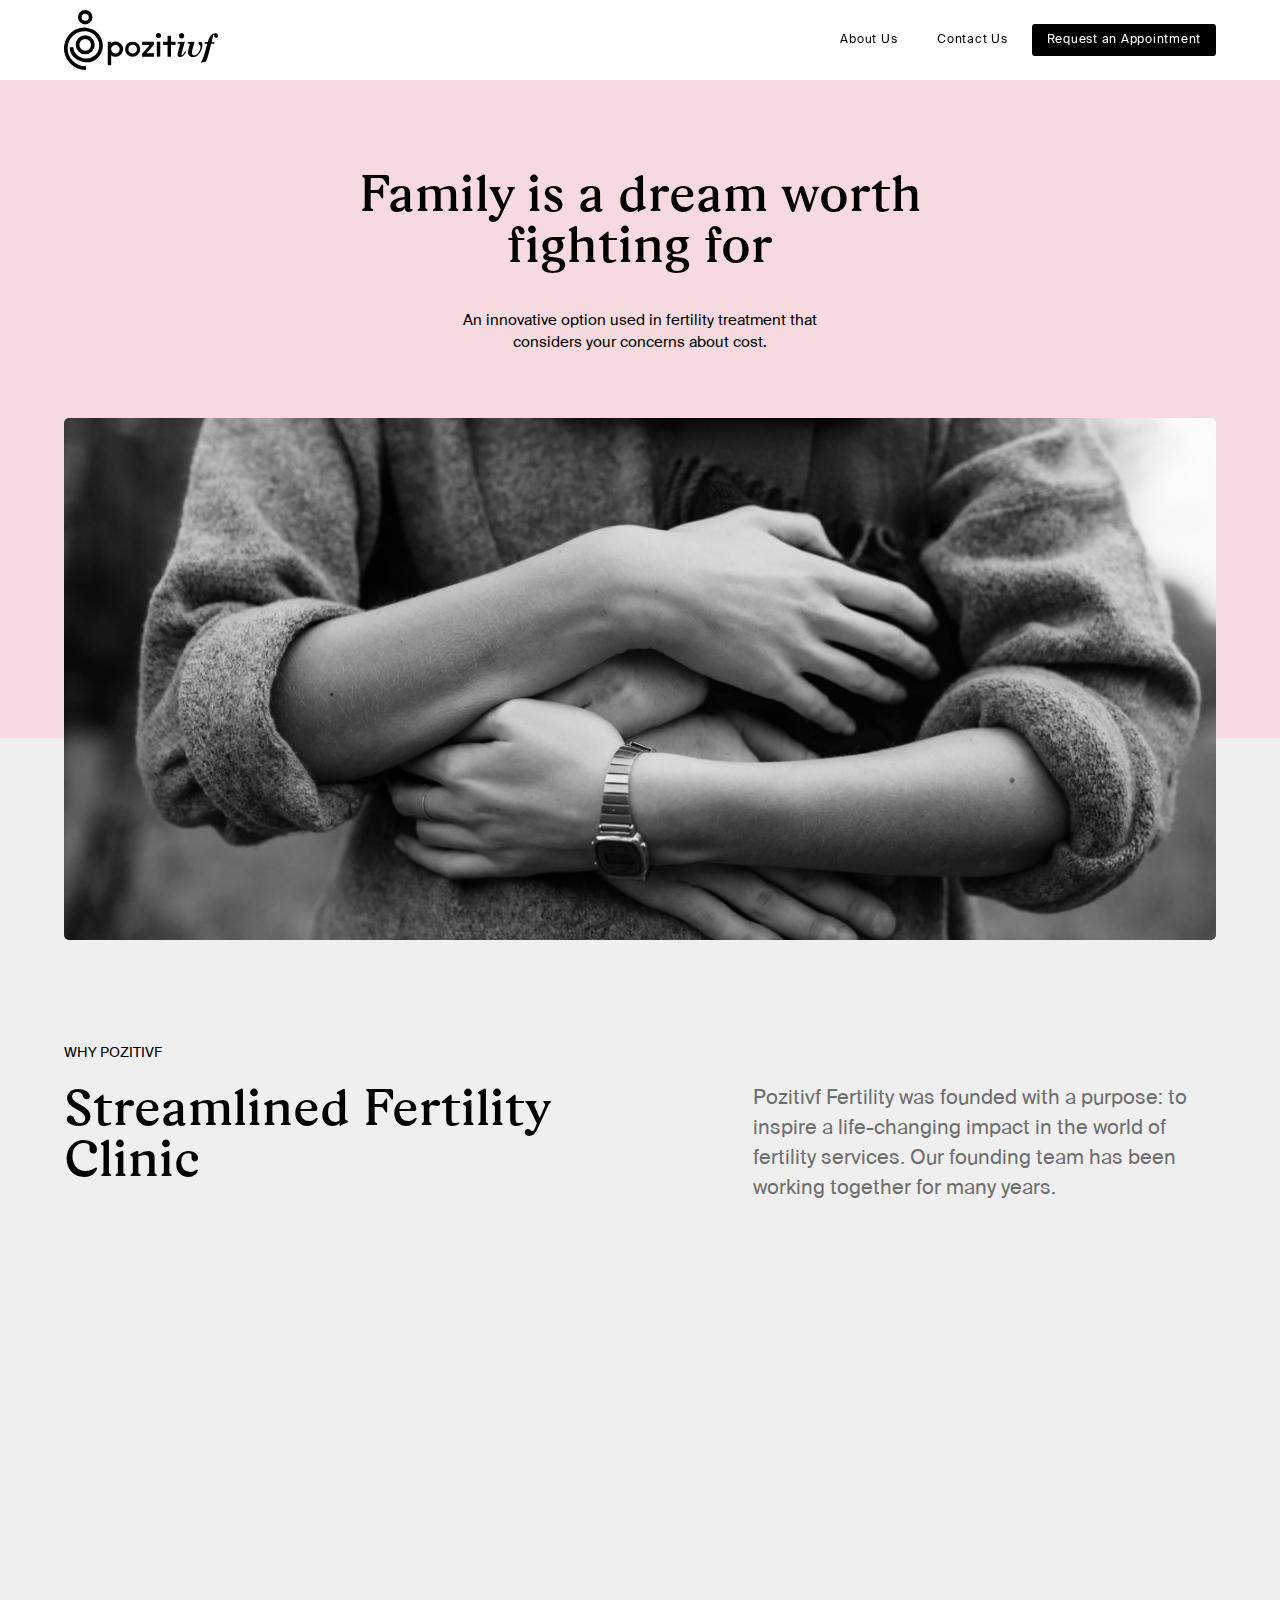
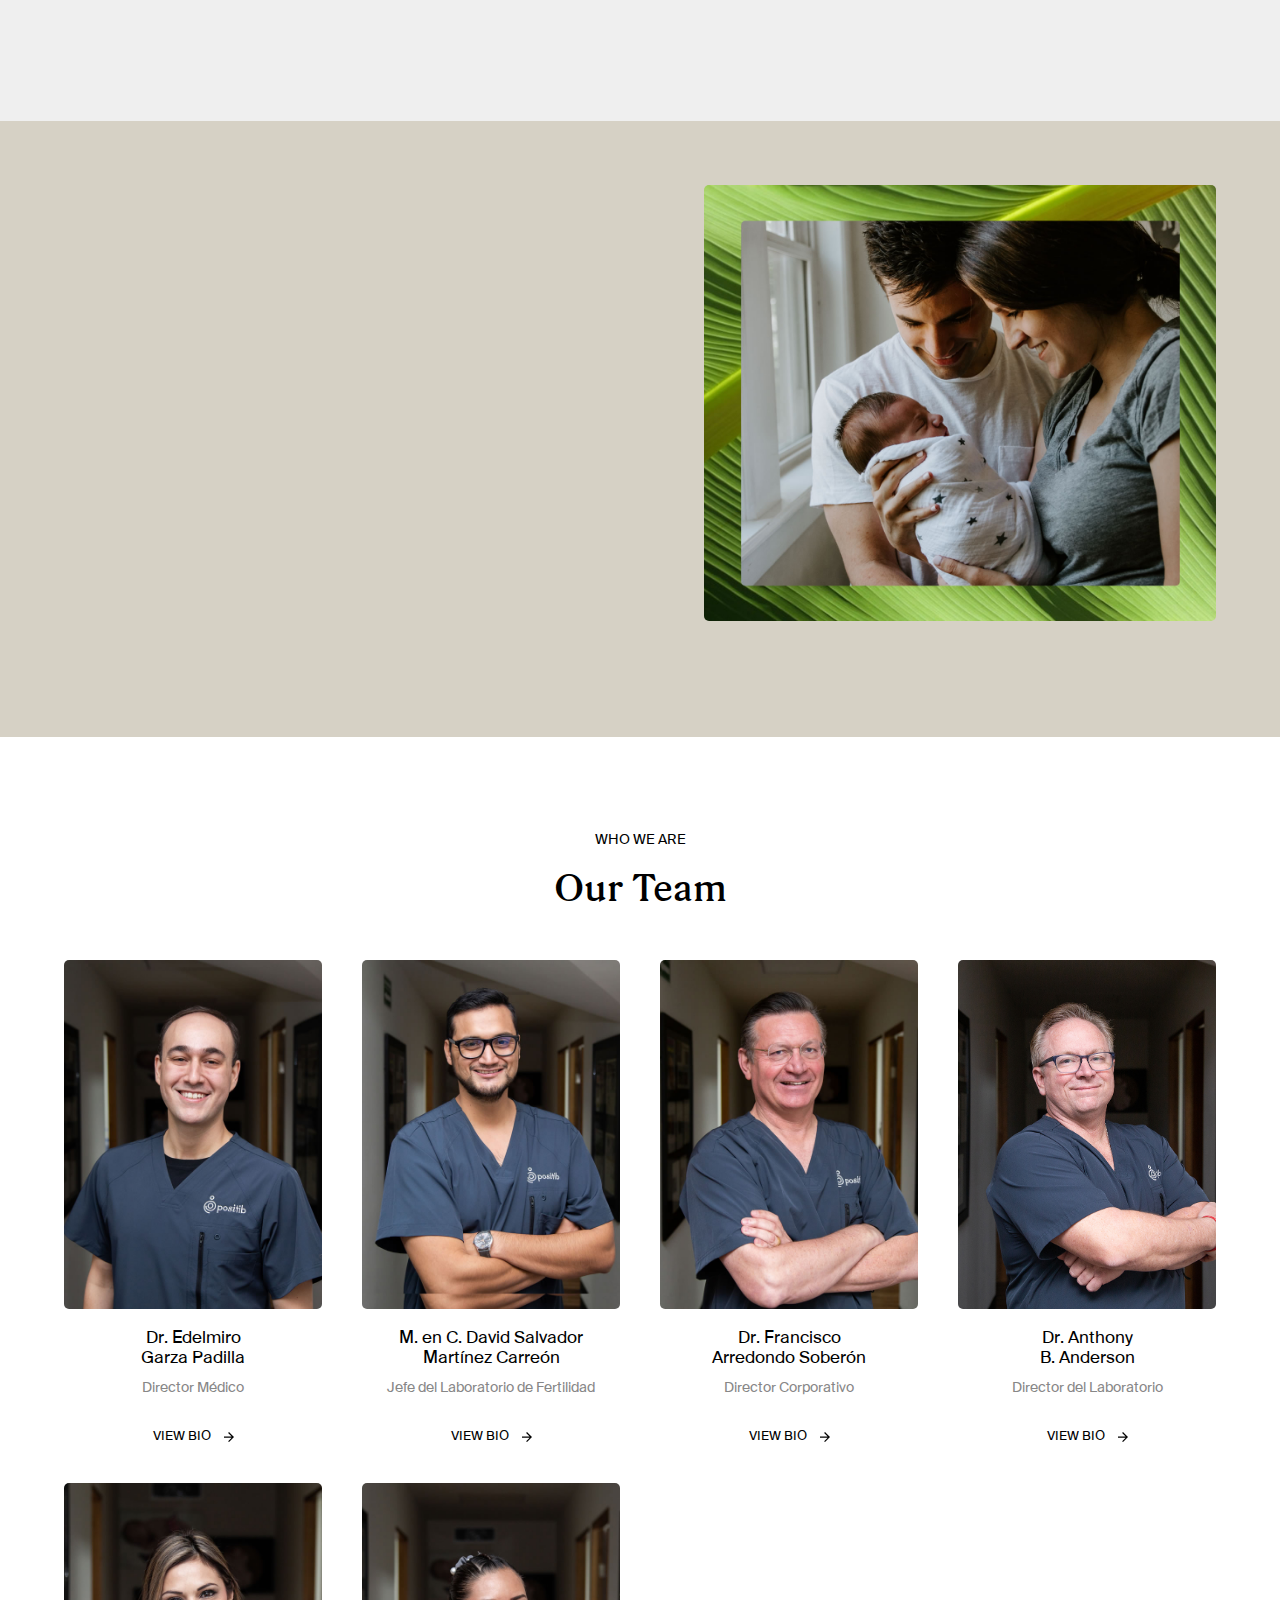
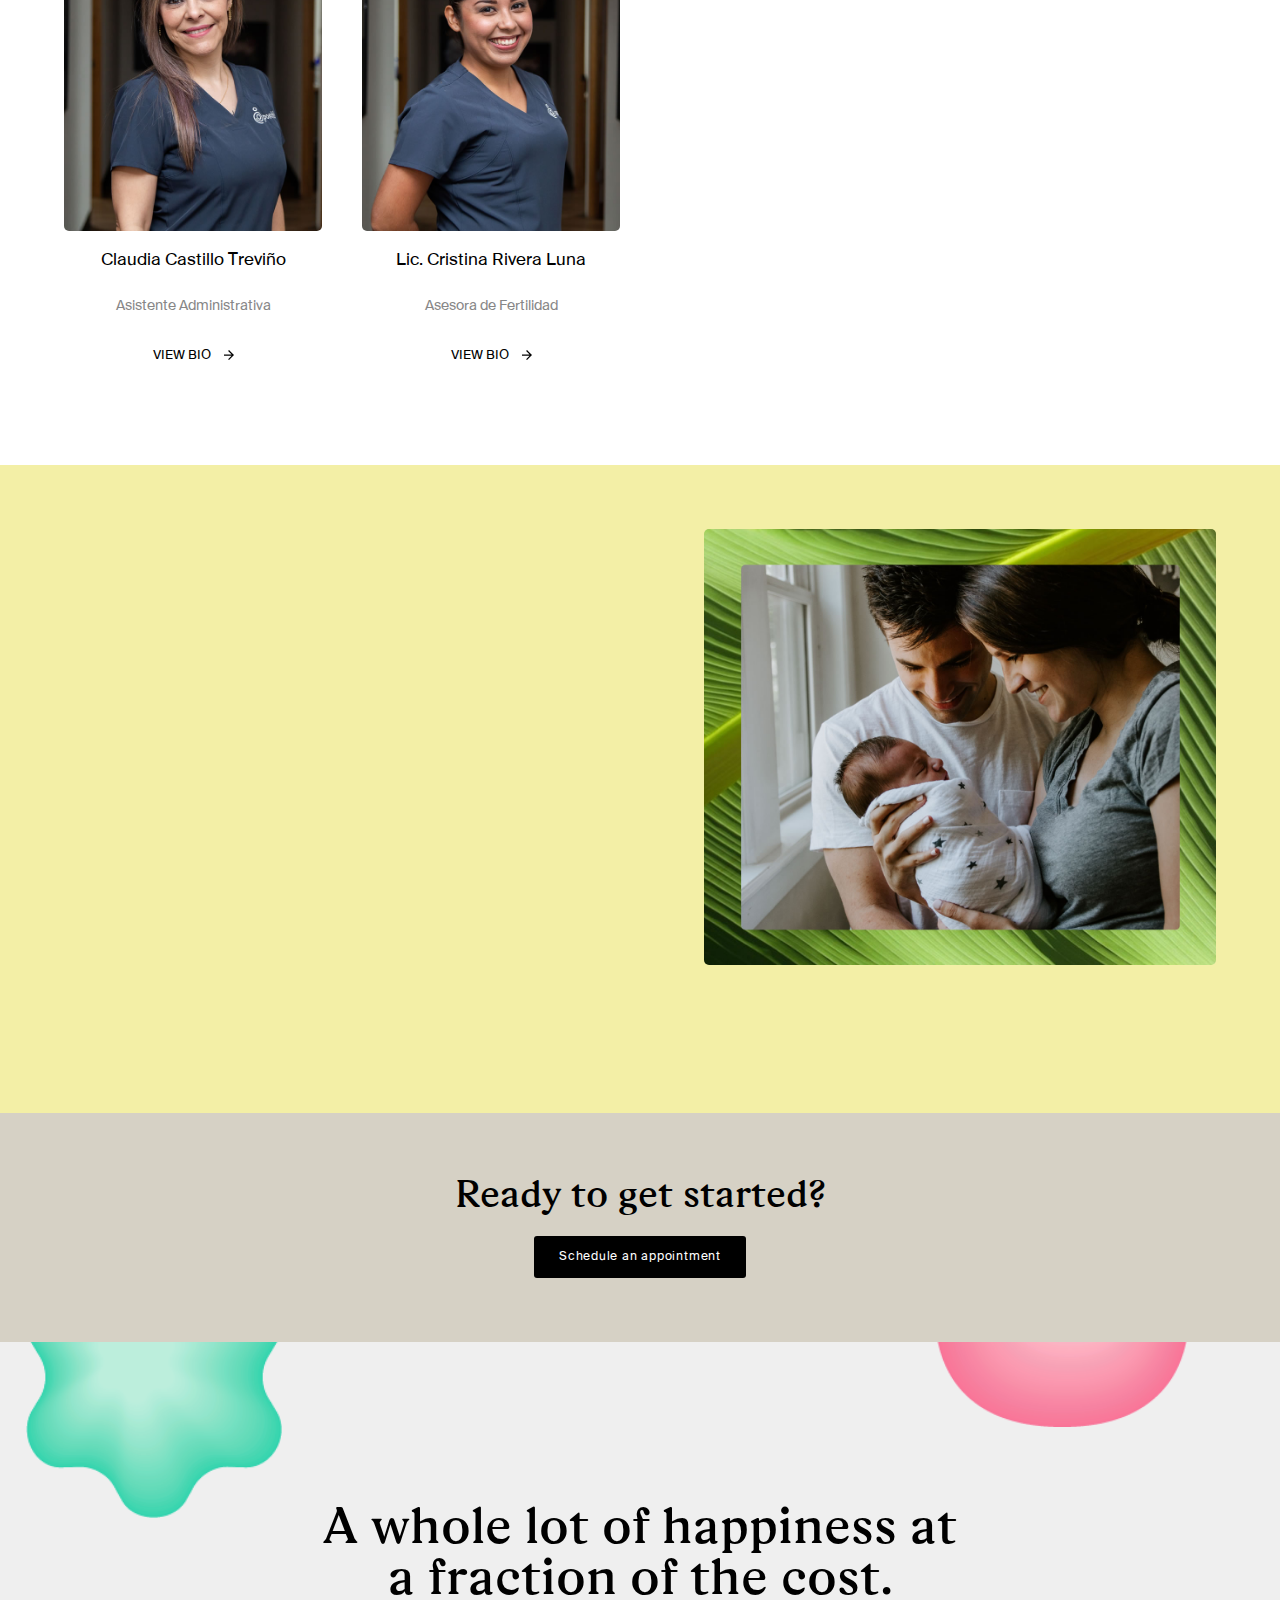
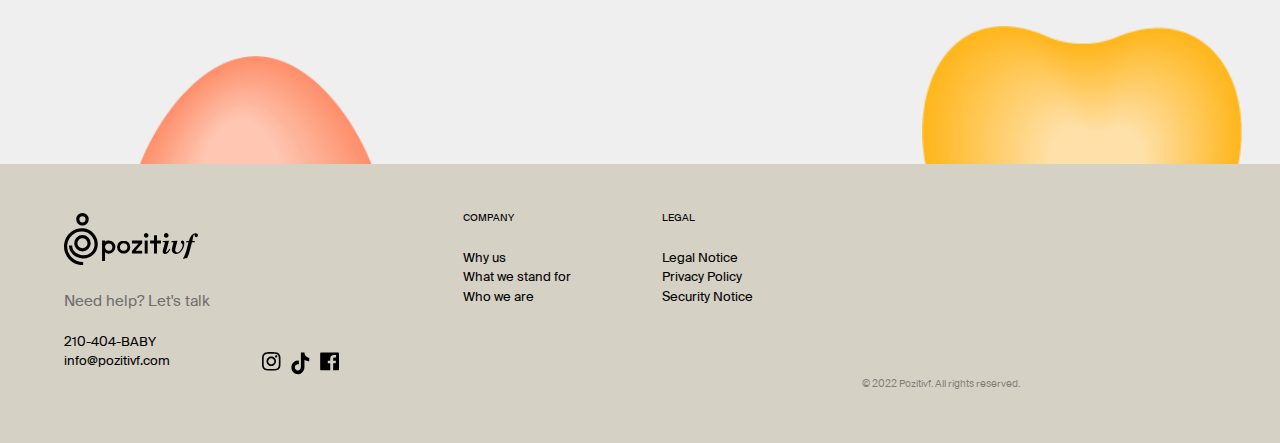
==== secciones/about.html @ e099936a "MAQUETANDO CON BOOTSTRAP y APLICANDO BOOTSTRAP" ====
<!DOCTYPE HTML>
<html>
	<head>	
		<title>Pozitivf | Streamlined Fertility Clinic | About us</title>

         <!--tagsheader_view-->
         <meta charset="utf-8">
         <meta http-equiv="X-UA-Compatible" content="IE=edge">
         <meta name="viewport" content="width=device-width, initial-scale=1">
         <meta name="description" content="Positib | Fertilidad simplificada" />
         <meta name="keywords" content="positib, fertilidad, paternidad, invocell" />	    
 
         <link rel="stylesheet" href="../assets/css/animate.css">
         <link rel="stylesheet" href="../assets/css/bootstrap.css">
         <link rel="stylesheet" href="../assets/css/flexslider.css">
         <!-- Theme style  -->
         <link rel="stylesheet" href="https://use.fontawesome.com/releases/v5.0.10/css/all.css" integrity="sha384-+d0P83n9kaQMCwj8F4RJB66tzIwOKmrdb46+porD/OvrJ+37WqIM7UoBtwHO6Nlg" crossorigin="anonymous">
         <link rel="stylesheet" href="../assets/css/style_full.css">
         <!-- Modernizr JS -->
         <script src="../assets/js/modernizr-2.6.2.min.js"></script>  
         <link rel="shortcut icon" href="../assets/images/favicon.svg" type="image/x-icon">  
         <!-- FOR IE9 below -->
         <!--[if lt IE 9]>
         <script src="../assets/js/respond.min.js"></script>
         <![endif]-->
 
         <!-- Global site tag (gtag.js) - Google Analytics -->
         <script async src="https://www.googletagmanager.com/gtag/js?id=G-KGY431G9HM"></script>
         <script>
           window.dataLayer = window.dataLayer || [];
           function gtag(){dataLayer.push(arguments);}
           gtag('js', new Date());
 
           gtag('config', 'G-KGY431G9HM');
         </script>

         <style type="text/css">
             .dropdown:hover .dropdown-menu {
                 display: block;
             }
             .dropdown-menu {
                 line-height: 40px;
                 min-width: 200px; margin-top:-4px; left:20px
             }
             .dropdown a{cursor:pointer!important}
             .dropdown-menu a {width:100%; line-height: 20px; cursor:pointer!important; float:left}
             @media screen and (max-width: 767px){
                 .dropdown-menu{ position:relative; background:none; -webkit-box-shadow: none; box-shadow: none; display:block; border:0px none}
             }
         </style>
         <!--tagsheader_view-->

        <style type="text/css">
			.containerover,#gsa-hero{height: calc(var(--vh, 1vh) * 100)}
            /*for boxes*/
            .box-left,.box-right{ padding: 0px; padding-top: 50%; height: auto; position: relative;}
                .inside-boxleft,.inside-boxright{ position: absolute; width: 100%; height: 100%; padding: 5vw; left: 0px; top: 0px}
                .inside-boxright{ padding:0px}
            @media screen and (max-width: 991px){
                .box-left,.box-right{ width: 50% }
            }
            @media screen and (max-width: 767px){
                .box-left, .box-right {
                    width: 100%;
                }
                .box-left{ padding-top: 100% }
            }
			
			.box-picture{ overflow:hidden; display:flex; align-items:center; justify-content:center; position:relative}
				.box-picture .img{ width:100%; height:100%; opacity:0; transition:0.15s; position:absolute; left:0px; top:0px; background-size:cover; background-position:top center;
				background-repeat:no-repeat}
				
				.boxed:hover .box-picture .img{ opacity:1}
				#como .invocellhead h4{ margin-top:6vw; margin-bottom:6vw}
				
				#financiamiento {
					position: absolute;
					top: -79px;
					left: 0px;
					width: 100%;
				}
        </style>
	</head>

	<body id="como">
        <div class="gsa-loader"></div>
		<div id="page">
						
			<!--header_view-->
            <nav class="grip-nav" role="navigation" id="grip-nav">
                <div class="grip-container">
                    <div class="row">
                        <div class="distributed">                                                                     
                            <div class="logo-nav">            
                                <a href="../index.html" data-nav-section="home">                        
                                    <svg xmlns="http://www.w3.org/2000/svg" viewBox="0 0 194.73 75.8"><g id="Capa_2" data-name="Capa 2"><g id="Layer_1" data-name="Layer 1"><path d="M28,22.29A25.83,25.83,0,0,0,.1,45.91,27.32,27.32,0,0,0,27.82,75.8V71.14a23.05,23.05,0,0,1-17.21-7.31A22.78,22.78,0,0,1,4.74,46.3,21.19,21.19,0,0,1,27.59,26.93,18.41,18.41,0,0,1,44.38,46.79,15.91,15.91,0,0,1,27.21,61.34c-7.46-.62-15.38-5.8-15.38-14.2H7.17C7.17,58.32,17.3,65.2,26.82,66A20.57,20.57,0,0,0,49,47.17,23.05,23.05,0,0,0,28,22.29Z"/><path d="M26.8,56a12,12,0,1,0-12-12A12,12,0,0,0,26.8,56Zm0-19.39A7.37,7.37,0,1,1,19.43,44,7.37,7.37,0,0,1,26.8,36.6Z"/><path d="M26.8,18.28a9.15,9.15,0,0,0,9.14-9.14A9.15,9.15,0,0,0,26.8,0a9.14,9.14,0,1,0,0,18.28Zm0-13.62a4.48,4.48,0,1,1,0,9,4.49,4.49,0,0,1-4.49-4.48A4.49,4.49,0,0,1,26.8,4.66Z"/><path d="M86.79,39.85a9.73,9.73,0,0,0-9.65,9.65h0a9.59,9.59,0,1,0,9.6-9.65Zm3.84,13.53a5.25,5.25,0,0,1-3.88,1.55,5.3,5.3,0,0,1-5.38-5.43h0A5.45,5.45,0,0,1,83,45.58,5,5,0,0,1,86.75,44a5.17,5.17,0,0,1,3.88,1.59,5.45,5.45,0,0,1,1.55,3.92A5.26,5.26,0,0,1,90.63,53.38Z"/><polygon points="98.7 44.29 108.31 44.29 98.7 55.15 98.7 58.94 113.65 58.94 113.65 54.72 104.04 54.72 113.65 43.86 113.65 40.07 98.7 40.07 98.7 44.29"/><path d="M119.42,29.08a3.09,3.09,0,0,0-2.33,1,3.45,3.45,0,0,0-1,2.41,3.18,3.18,0,0,0,1,2.33,3.22,3.22,0,0,0,2.33,1,3.4,3.4,0,0,0,2.37-1,3.11,3.11,0,0,0,1-2.33l0,0a3.22,3.22,0,0,0-1-2.37A3.34,3.34,0,0,0,119.42,29.08Z"/><rect x="117.3" y="40.07" width="4.31" height="18.87"/><polygon points="135.22 40.07 135.17 40.07 135.17 32.49 130.86 32.49 130.86 40.07 125.16 40.07 125.16 44.2 130.86 44.2 130.86 58.94 135.17 58.94 135.17 44.2 135.22 44.2 139.79 44.2 140.92 44.2 140.92 40.07 139.79 40.07 135.22 40.07"/><path d="M150.31,56a2.29,2.29,0,0,1-1.38.84.46.46,0,0,1-.38-.18.9.9,0,0,1-.13-.53,5.86,5.86,0,0,1,.27-1.39l3.93-14.56-8.76.37-.55,1.78h1.25a2.73,2.73,0,0,1,1.55.32,1,1,0,0,1,.45.86,1.78,1.78,0,0,1-.1.56l-2.7,10.13a7.53,7.53,0,0,0-.26,2,3.35,3.35,0,0,0,.84,2.41,3.05,3.05,0,0,0,2.29.88q4.29,0,7.85-6.59l-1.43-.83A15.92,15.92,0,0,1,150.31,56Z"/><path d="M148.58,35.91a3.4,3.4,0,0,0,2.37-1,3.11,3.11,0,0,0,1-2.33l0,0a3.22,3.22,0,0,0-1-2.37,3.34,3.34,0,0,0-2.41-1,3.09,3.09,0,0,0-2.33,1,3.45,3.45,0,0,0-1,2.41,3.18,3.18,0,0,0,1,2.33A3.22,3.22,0,0,0,148.58,35.91Z"/><path d="M174.91,43.82A4.43,4.43,0,0,0,174.1,41a2.47,2.47,0,0,0-2-1,2.17,2.17,0,0,0-1.59.63,2,2,0,0,0-.65,1.44,2.1,2.1,0,0,0,.29,1.08,6.13,6.13,0,0,0,1.34,1.39,3.13,3.13,0,0,1,.82,1,2.77,2.77,0,0,1,.21,1.16,11.21,11.21,0,0,1-1.41,5.06,12,12,0,0,1-3.25,4.17,5.81,5.81,0,0,1-3.42,1.41,2.61,2.61,0,0,1-2-.84,3.19,3.19,0,0,1-.79-2.29,21,21,0,0,1,.88-5.17L165,40.19l-8.43.37L156,42.38h1a2.66,2.66,0,0,1,1.45.3,1,1,0,0,1,.44.84,2.08,2.08,0,0,1-.09.6l-1.59,5.94a13.67,13.67,0,0,0-.54,3.52,5.72,5.72,0,0,0,1.67,4.32,6.26,6.26,0,0,0,4.55,1.61,9.21,9.21,0,0,0,6.2-2.38,16.19,16.19,0,0,0,4.29-6.2A18.79,18.79,0,0,0,174.91,43.82Z"/><path d="M193.77,30.22a3.8,3.8,0,0,0-2.66-.89q-6.51,0-9.54,11.25h-3.46l-.66,2H181l-3.16,11.82A61.22,61.22,0,0,1,175.53,61a35.54,35.54,0,0,1-2.37,4.75,1.4,1.4,0,0,0-.23.59.28.28,0,0,0,.31.31,6.84,6.84,0,0,0,1-.23,43.93,43.93,0,0,1,4.79-1,34.4,34.4,0,0,0,3.09-7.94l3.91-14.88h3.72l.52-2h-3.66a49.28,49.28,0,0,1,1.76-8.22c.3-.71.64-1.07,1-1.07s.45.4.52,1.21a3.23,3.23,0,0,0,.71,2,2.09,2.09,0,0,0,1.56.57,2.37,2.37,0,0,0,1.79-.76,2.58,2.58,0,0,0,.73-1.86A2.9,2.9,0,0,0,193.77,30.22Z"/><path d="M64.91,39.82a7.06,7.06,0,0,0-5.3,2.07V40h-4.3V69.76h4.3V57.05a7.06,7.06,0,0,0,5.3,2.07,9.63,9.63,0,0,0,6.81-16.46A9.34,9.34,0,0,0,64.91,39.82Zm.09,15a5.21,5.21,0,0,1-3.75-1.46,4.94,4.94,0,0,1-1.64-3.62V49.3a4.91,4.91,0,0,1,1.64-3.62A5.25,5.25,0,0,1,65,44.17a5.14,5.14,0,0,1,3.79,1.55,5.23,5.23,0,0,1,1.55,3.79A5.29,5.29,0,0,1,65,54.81Z"/></g></g></svg>
                                
                                </a>    
                            </div>
                            <div class="text-right menu-1 main-nav">
                                <ul class="main-ul">
                                    <li class="dropdown">
                                        <a href="about.html" class="selected" >About Us <i class="fa fa-chevron-down"></i></a>
                                        <div class="dropdown-menu" aria-labelledby="dropdownMenuButton">                            
                                            <a class="dropdown-item" href="about.html#why-us">Why us</a>
                                            <a class="dropdown-item" href="about.html#what-we-stand-for">What we stand for</a>
                                            <a class="dropdown-item" href="about.html#who-we-are">Who we are</a>
                                        </div>
                                    </li>
                                    <li><a href="contacto.html">Contact Us</a></li>
                                    <li><a href="contacto.html#appointment" class="cta-button">Request an Appointment</a></li>                    
                                </ul>                    
                            </div>
                        </div>
                    </div>
                </div>
            </nav>
            <!--header_view-->
								          
			<div class="gsa-section-overflow">
                <!--cta como-->
                <div class="gsa-section invocellhead">  
                    <div class="gsa-container">
                        <div class="row">
                            <div class="col-xs-12 headered display-column display-center">
                                <h2>Family is a dream worth <br>fighting for</h2>
                               
                                <p class="text-center">An innovative option used in fertility treatment that <br>considers your concerns about cost. </p>
                                
                                <img src="../assets/images/hero.jpg">
                                
                            </div>
                        </div>
                    </div>
                </div>
				
                <div class="gsa-section whitey">
                	<div  id="why-us"></div>
                	<div class="gsa-container">
                        <div class="row">
                        	
                             <div class="col-md-7 col-sm-6 col-xs-12 headered text-left">
                            	<p style="font-size:14px; color:#000; margin-top:50px">WHY POZITIVF</p>
                                <h4 class="text-left" style="font-size:4vw; float:left">Streamlined  Fertility <br>Clinic</h4>
                            </div>
                            
                            <div class="col-md-5 col-sm-6 col-xs-12" style="margin-top:90px">
                            	<p style="font-size:20px; line-height:30px">Pozitivf Fertility was founded with a purpose: to inspire a life-changing impact in the world of fertility services. Our founding team has been working together for many years.</p>
                            </div>
                            
                        </div>
                    </div>
                </div>
                
                <div class="gsa-section badges">
                	<div class="gsa-container">
                        <div class="row">
                            <div class="col-xs-12 animate-box" data-animate-effect="fadeInUp">
                                <div class="row">   
                                
                                	<div class="containerx"> 
                                        <div class="col-md-4 col-sm-6 col-xs-12">
                                            <img src="../assets/images/microscopio.svg">
                                            <h4>High Quality Technology</h4>
                                            <p>Our lab is a custom-built, state of the art facility that offers the most advanced technology available today. These services are performed by our highly experienced Embryology team to provide you with the highest success rates to help start your family.</p>
                                        </div>  
                                        <div class="col-md-4 col-sm-6 col-xs-12">
                                            <img src="../assets/images/escudo.svg">
                                            <h4>Uncompromising Safety</h4>
                                            <p>Our culture thrives on uncompromising safety. We excel in safeguarding every procedure performed in our practice.</p>
                                        </div>
                                        <div class="col-md-4 col-sm-6 col-xs-12">
                                            <img src="../assets/images/checklist.svg">
                                            <h4>Streamlined & Efficient</h4>
                                            <p>We provide the highest quality care to our patients by eliminating unnecessary steps which decrease costs and significantly expedite treatment times.</p>
                                        </div>
                                    </div>
                                </div>
                            </div>
                        </div>
                 	</div>
                 </div>

                <!--porque-->
                <div id="invocell">
                	<div id="what-we-stand-for"></div>
                    <div class="plecadatos">
                        <div class="plecaizquierda">
                            <div class="containered headered">
                                <mainformation class="animate-box" data-animate-effect="fadeInLeft">
                                    <span>WHAT WE STAND FOR</span>
                                    <div class="porqueslider">
                                        <div class="porquechild">
                                            <h2 class="animate-box" data-animate-effect="fadeInUp">Patients over profits</h2>
                                            <p class="animate-box" data-animate-effect="fadeInUp">Every solution begins with a conundrum. What we had in front of us was simple: IVF is too
expensive. Our founding members escaped companies they believed prioritized profits over
patient needs. Every single individual on this team has personally experienced the grueling
nature too often associated with the fertility journey or at least witnessed how individuals that
deserve the right to a family have suffered tremendously to achieve that dream. What other
options are made available to them?</p>
                                        </div>
                                        <div class="porquechild">
                                            <h2 class="animate-box" data-animate-effect="fadeInUp">Simplifying fertility</h2>
                                            <p class="animate-box" data-animate-effect="fadeInUp">It turns out that there are simple explanations. The fertility industry is filled with waste,
including unnecessary tests and procedures. At pozitIVF, we dedicate a lot of time studying the
Toyota Production System (TPS), lean management, and many other techniques from the
manufacturing and service industries that have proven successful in increasing quality,
decreasing cost, and maximizing safety. We do not confuse the application of TPS in the
manufacturing sphere with the idea that a fertility care center should be run like a massproducing car company. We do not believe this. Fertility care has needs and structures that are
profoundly different from a car manufacturing plant. The simple truth is that our current IVF
industry has incentives designed to increase prices and maximize profit; with virtually no
motivation to improve affordability.</p>
                                        </div>
                                        <div class="porquechild">
                                            <h2 class="animate-box" data-animate-effect="fadeInUp">Costs go low, we go high.</h2>
                                            <p class="animate-box" data-animate-effect="fadeInUp">PozitIVF was created with the idea to generate an alternative to this, by circumventing wrongly
established assumptions and challenging the status quo. We have designed a streamlined
process that cleans our IVF procedures of wasteful practices, leaving behind only true valueadding services. This allows our care center to deliver exactly what the patient wants, so we
may earn their trust and loyalty.</p>
                                        </div>
                                        <div class="porquechild">
                                            <h2 class="animate-box" data-animate-effect="fadeInUp">Making life easier, literally.</h2>
                                            <p class="animate-box" data-animate-effect="fadeInUp">In accordance with the 1948 United Nations declaration, having a family is a universal right. We
want to make sure of that. To achieve this, what we do is simple: provide the same quality, the
same safety, and greater happiness at a fraction of the cost. At PozitIVF we make life easier,
literally. We are not a company, we are a movement. And we welcome you to join us.</p>
                                        </div>
                                    </div>
                                </mainformation>
                                
                            </div>
                        </div>
                        <div class="plecaderecha">
                            <img src="../assets/images/about.jpg">
                        </div>
                    </div>
				</div>
                
                <!--equipo-->
                <div class="gsa-section ourproperties equipo" id="who-we-are">
                    <a id="equipo"></a>  
                    <div class="gsa-container">
                        <div class="row">
                            <div class="col-xs-12 headered text-center">
                            	<p style="font-size:14px; color:#000; margin-top:30px">WHO WE ARE</p>
                                <h4 class="text-center">Our Team</h4>
                            </div>
                            <div class="col-xs-12">
                                <div class="slider fourboxes">
                                    <!-- Edelmiro -->
                                     <a class="boxed" >
                                        <div class="box-picture" style="background-image: url('../assets/images/equipo/EdelmiroGarza.jpg')">
                                        <div class="img" style="background-image: url('../assets/images/equipo/nino/Edelmiro.jpeg')"></div>	
                                        </div>
                                        <propertytitle>Dr. Edelmiro<br>Garza Padilla</propertytitle>
                                        <descriptiontitle>Director Médico</descriptiontitle>
                                        <span>VIEW BIO <img src="../assets/images/right-arrow-small.svg"></span>


                                        <layer>
                                            <div class="floatinginfo">
                                                <closer></closer>
                                                <nombre>Dr. Edelmiro Garza Padilla</nombre>
                                                <titulo>Director Médico</titulo>
                                                <contenido>El Dr. Edelmiro Garza Padilla se graduó de la especialidad de Ginecología y Obstetricia en el Programa Multicéntrico del Tecnológico de Monterrey y Secretaría de Salud de Nuevo León. Posteriormente obtuvo el grado de subespecialista en Biología de la Reproducción por la Universidad Nacional Autónoma de México. Cuenta con las certificaciones del Consejo Mexicano de Ginecología y Obstetricia para ambas.
                                                <br><br>
                                                Por otra parte, recibió una certificación por la ASRM (American Society for Reproductive Medicine) en andrología. Durante su preparación académica se destacó por participar en múltiples congresos tanto nacionales como internacionales con la publicación de trabajos de investigación. Ha recibido entrenamiento adicional fuera de México en el Centro de Fertilidad del Hospital Universitario HM Puerta del Sur y en el de Madrid Montepríncipe; además en el servicio de Ginecología del Hospital Universitario HM Sanchinarro en Madrid, España. 
                                                <br><br>
                                                Por otra parte, tuvo una estancia en The Fetal Medicine Research Institute del King’s College Hospital en Londres. Motivado en ofrecer la mejor atención posible a sus pacientes realizó una certificación en seguridad del paciente, liderazgo y atención centrada en la persona y la familia del Institute for Healthcare Improvement. Actualmente se desempeña como director médico de Positib Fertility.<br><br>
                                                Medical Training and experience:<br>
                                                <ul>
                                                	<li>Medical School (Summa Cum Laude) Monterrey Institute of Technology and Higher Studies</li>
	<li>Internship Kahn School of Medicine at Mount Sinai's Elmhurst Hospital Center in Queens, New York</li>
	<li>Residency in Obstetrics and Gynecology at the University of Texas Health Science Center of San Antonio. </li>
	<li>Fellowship in Reproductive Endocrinology and Infertility at the University of Pennsylvania in Philadelphia </li>
	<li>Master's Degree in Public Health at Harvard University where he focused on interdisciplinary correlations between medical and business management practices. </li>
	<li>Medical director of Women's Health Services at Appalachian Rural Healthcare in Kentucky</li>
	<li>Assistant Professor of Reproductive Endocrinology and Fertility at Case Western Reserve University in Cleveland, Ohio.</li> 
	<li>Founder of several IVF centers in the United States </li>
	<li>Leader in fertility patient experience </li>
                                                </ul>
                                                <br><br>Put simply, Dr. Arredondo is a trailblazer in the world of reproductive services — a needed crusader to make one's right to a family a universal reality.
                                                
                                                </contenido>
                                            </div>
                                        </layer>

                                    </a>  
                                    <!-- David -->
                                    <a class="boxed" >
                                        <div class="box-picture" style="background-image: url('../assets/images/equipo/DavidMartinez.jpg')">
                                        <div class="img" style="background-image: url('../assets/images/equipo/nino/David.jpeg')"></div>
                                    </div>
                                        <propertytitle>M. en C. David Salvador<br>Martínez Carreón </propertytitle>
                                        <descriptiontitle>Jefe del Laboratorio de Fertilidad</descriptiontitle>
                                        <span>VIEW BIO <img src="../assets/images/right-arrow-small.svg"></span>

                                        <layer>
                                            <div class="floatinginfo">
                                                <closer></closer>
                                                <nombre>Lic. David Salvador Martínez Carreón</nombre>
                                                <titulo>Jefe del Laboratorio de Fertilidad</titulo>
                                                <contenido>El biotecnólogo genómico David Martínez se graduó de la Universidad Autónoma de Nuevo León y posteriormente realizó la maestría en Ciencias en el área de Biotecnología Industrial avalada por la Universidad de Nottingham en Reino Unido con mérito académico. Posee conocimientos amplios en la elaboración de protocolos de investigación y en procesos de planeación estratégica de nuevos proyectos, incluyendo la evaluación y adquisición de equipos de tecnología de vanguardia.  
                                                <br><br>
                                                Aunado a esto, posee experiencia en el aislamiento y expansión de células madre y ha sido certificado en terapias avanzadas y banco de tejidos por la fundación del DTI (Donation and Transplantation Institute). Durante su trayectoria completó una certificación en buenas prácticas de laboratorio por la Iniciativa Andaluza en Terapias Avanzadas. Finalmente decidió enfocarse en el área de fertilidad y adquirió competencias en embriología en la IVF Academy USA bajo la tutela directa del Dr. Anthony Anderson, experto en el área a nivel internacional. Actualmente se desempeña como Jefe del Laboratorio de Positib Fertility.
                                                </contenido>
                                                                                        </div>
                                                                                    </layer>

                                    </a>
                                    <!-- Francisco -->
                                    <a class="boxed" >
                                        <div class="box-picture" style="background-image: url('../assets/images/equipo/FranciscoArredondo.jpg')">
                                        	<div class="img" style="background-image: url('../assets/images/equipo/nino/Paco.jpg')"></div>
                                        </div>
                                        <propertytitle>Dr. Francisco<br>Arredondo Soberón</propertytitle>
                                        <descriptiontitle>Director Corporativo</descriptiontitle>
                                        <span>VIEW BIO <img src="../assets/images/right-arrow-small.svg"></span>

                                        <layer>
                                            <div class="floatinginfo">
                                                <closer></closer>
                                                <nombre>Dr. Francisco Arredondo Soberón</nombre>
                                                <titulo>Director Corporativo</titulo>
                                                <contenido>El Dr. Francisco Arredondo se graduó en 1990 siendo el mejor promedio de su generación en el Instituto Tecnológico y de Estudios Superiores de Monterrey. Por su gran desempeño recibió además un reconocimiento de mano del presidente de México. Decidió continuar su entrenamiento fuera de México y se mudó a la ciudad de Nueva York, donde realizó su internado en el Hospital Monte Sinaí. Tras ello, realizó la especialidad de Ginecología y Obstetricia en la Universidad de Texas en San Antonio y la subespecialidad de Endocrinología Reproductiva en la Universidad de Pensilvania en Filadelfia. Cuenta con una maestría en Salud Pública por la Escuela de Salud Pública de Harvard, donde fue premiado por el Colegio Americano de Obstetricia y Ginecología por su trabajo sobre gestión y política de salud en la mujer.
                                                    <br><br>
                                                Cuenta con más de 24 años de experiencia en el manejo de la infertilidad. Tiene la fortuna de haber sido miembro del Colegio Americano de Obstetricia y Ginecología, instructor para la Escuela de Medicina de la Universidad de Pensilvania y profesor académico de biología de la reproducción en la universidad Case Western Reserve en Cleveland, Ohio. Además, el Dr. Arredondo es un emprendedor en serie, con varias compañías de fertilidad que han sido exitosas. Ha fundado clínicas de la reproducción, participado en el desarrollo de bancos de ovocitos y asociaciones de software que facilitan el financiamiento de tratamientos de infertilidad. Por otra parte, fue jefe médico corporativo durante 12 años para la cadena más grande de servicios de fertilización in vitro en Estados Unidos, supervisando a más de 65 médicos por toda la nación. 
                                                
                                                <br><br>
                                                Su pasión es la de hacer los procesos más simples y accesibles para todos, por lo que en esta fase de su carrera ha enfocado sus esfuerzos como emprendedor social en Monterrey con Positib Fertility. El Dr. Arredondo busca hacer más accesible el sueño de formar una familia para todos los que así lo desean, creyendo firmemente en que todos los que enfrentan el reto de la infertilidad tienen derecho a tratarla. 
                                                
                                            </contenido>
                                            </div>
                                        </layer>

                                    </a>
                                    <!-- Anthony -->
                                    <a class="boxed" >
                                        <div class="box-picture" style="background-image: url('../assets/images/equipo/AnthonyAnderson.jpg')">
                                        <div class="img" style="background-image: url('../assets/images/equipo/nino/Anthony.jpg')"></div>
                                    </div>
                                        <propertytitle>Dr. Anthony<br>B. Anderson </propertytitle>
                                        <descriptiontitle>Director del Laboratorio</descriptiontitle>
                                        <span>VIEW BIO <img src="../assets/images/right-arrow-small.svg"></span>

                                        <layer>
                                            <div class="floatinginfo">
                                                <closer></closer>
                                                <nombre>Dr. Anthony B. Anderson</nombre>
                                                <titulo>Director del Laboratorio</titulo>
                                                <contenido>Con más de 10,000 procedimientos de Fertilización InVitro (FIV) y casi 25 años de experiencia, el Dr. Anthony Anderson sigue siendo líder en resultados de laboratorio. Sus tasas de éxito sobrepasan las medias nacionales en Estados Unidos de acuerdo al Centro para el Control y Prevención de Enfermedades (CDC) y a la Sociedad para Tecnología en Reproducción Asistida (SART). Realizó su maestría en Embriología Clínica en la Universidad de Leeds en Inglaterra, bajo la dirección de algunos de los pioneros asociados al primer bebé que nació mediante fertilidad InVitro, Louise Brown. Está certificado como Director de Laboratorio de Embriología por la Junta Americana de Bioanálisis (ABB), cumpliendo los amplios requisitos de educación, conocimientos y experiencia que se requieren.  
                                                <br><br>
                                                Durante su trayectoria ha expuesto conferencias a nivel internacional y ha recibido múltiples distinciones por sus logros. Sus investigaciones y publicaciones se enfocan en el desarrollo embrionario, criopreservación y genómica. Actualmente forma parte esencial como consultor y asesor científico de Positib Fertility, coordinó directamente la construcción de nuestro laboratorio y la tecnología que usaremos, además de que permanece en constante comunicación con nuestro equipo local de expertos para ofrecer a nuestras pacientes los mejores resultados.
                                                </contenido>
                                            </div>
                                        </layer>

                                    </a>
                                    <!-- Claudia -->
                                    <a class="boxed" >
                                        <div class="box-picture" style="background-image: url('../assets/images/equipo/ClaudiaCastillo.jpg')">
                                        <div class="img" style="background-image: url('../assets/images/equipo/nino/Claudia.jpeg')"></div>
                                    </div>
                                        <propertytitle>Claudia Castillo Treviño</propertytitle>
                                        <descriptiontitle>Asistente Administrativa</descriptiontitle>
                                        <span>VIEW BIO <img src="../assets/images/right-arrow-small.svg"></span>

                                        <layer>
                                            <div class="floatinginfo">
                                                <closer></closer>
                                                <nombre>Claudia Castillo Treviño</nombre>
                                                <titulo>Asistente Administrativa</titulo>
                                                <contenido>Nuestra asistente administrativa Claudia Castillo Treviño es originaria de Monterrey, N.L. Desde muy pequeña se dio cuenta de la fortuna que es pertenecer a una familia unida y llena de valores. Este apoyo fue vital durante su formación académica donde destacó por sus principios, entre ellos, responsabilidad y humildad. Al finalizar este periodo demostró interés en desarrollarse y seguir creciendo dentro del ámbito de la salud. Se desempeñó como administradora en el Centro Médico del Hospital San José desde el 2007.  
                                                <br><br>
                                                Su dedicación y constancia la llevaron a adquirir gradualmente mayores responsabilidades incluyendo la organización de expedientes médicos, programación con aseguradoras y actividades en el área contable. Sin embargo, fue su atención, apoyo y servicio lo que la llevó a brillar y ganar el aprecio de sus compañeros y pacientes. Para ella, pertenecer a la familia Positib Fertility le brinda la oportunidad de acompañar a las parejas en este camino hacia la fertilidad y facilitarles cada paso. 
                                                </contenido>
                                            </div>
                                        </layer>

                                    </a>
                                    <!-- Cristina -->
                                    <a class="boxed" >
                                        <div class="box-picture" style="background-image: url('../assets/images/equipo/CristinaRivera.jpg')">
                                        <div class="img" style="background-image: url('../assets/images/equipo/nino/Cristina.jpeg')"></div>
                                    </div>
                                        <propertytitle>Lic. Cristina Rivera Luna</propertytitle>
                                        <descriptiontitle>Asesora de Fertilidad</descriptiontitle>
                                        <span>VIEW BIO <img src="../assets/images/right-arrow-small.svg"></span>

                                        <layer>
                                            <div class="floatinginfo">
                                                <closer></closer>
                                                <nombre>Lic. Cristina Rivera Luna</nombre>
                                                <titulo>Asesora de Fertilidad</titulo>
                                                <contenido>Nuestra asesora de fertilidad Cristina Rivera Luna se graduó de la licenciatura de enfermería en la Universidad Autónoma de Nuevo León en 2011. Posteriormente se desempeñó como enfermera general en el Hospital Ángeles Valle Oriente durante cuatro años. En este tiempo estuvo en múltiples áreas del hospital y disfrutó, en particular, las veces que era asignada al departamento de ginecología y obstetricia. Esto la llevó a buscar oportunidades de desarrollo enfocadas en dicha área, por lo que decidió empezar a trabajar en un centro de fertilidad.
                                                <br><br>
                                                Durante cuatro años estuvo como coordinadora de enfermería del área de consulta y participó activamente en actividades de atención al paciente, dando asesoría sobre la aplicación de medicamentos y resolviendo dudas. Su dedicación y compromiso la llevó a una nueva oportunidad como coordinadora de servicios clínicos en un centro multidisciplinario de atención a pacientes. Sin embargo, siempre prefirió formar parte del proceso hacia la fertilidad por la cercanía que se tiene a las parejas. Es por ello que aceptó un nuevo reto y hoy pertenece a la familia Positib Fertility, para continuar creciendo en el área que más le apasiona.  
                                                </contenido>
                                            </div>
                                        </layer>

                                    </a>
                                   
                                                                       
                                </div>
                            </div>
                        </div>
                    </div>
                </div>
                
                
                
                <!--ourbrand-->
                <div id="invocell" class="ourbrand">
                	
                    <div class="plecadatos">
                        <div class="plecaizquierda">
                            <div class="containered headered">
                                <mainformation class="animate-box" data-animate-effect="fadeInLeft">
                                    <span>OUR BRAND</span>
                                    <div class="porqueslider">
                                        <div class="porquechild">
                                            <h2 class="animate-box" data-animate-effect="fadeInUp">The three pillars of Pozitivf are represented in our logo as reminders of what is our northstar:</h2>
                                            
                                            <b class="animate-box" data-animate-effect="fadeInUp">Democratization</b>
                                            <p class="animate-box" data-animate-effect="fadeInUp">The action of making something accessible to everyone</p>
                                            
                                            <b class="animate-box" data-animate-effect="fadeInUp">Quality</b>
                                            <p class="animate-box" data-animate-effect="fadeInUp">General excellence of standard or level Represented by the top circle because quality is a top priority at Pozitivf</p>
                                            
                                            <b class="animate-box" data-animate-effect="fadeInUp">Safety</b>
                                            <p class="animate-box" data-animate-effect="fadeInUp">The condition of being protected from or unlikely to cause danger, risk, or injury. Represented by the circle in the middle protected by the spiral</p>
                                            
                                        </div>                                        
                                    </div>
                                </mainformation>
                                
                            </div>
                        </div>
                        <div class="plecaderecha">
                            <img src="../assets/images/about.jpg">
                        </div>
                    </div>
				</div>
                
                
                
                <!--cta cita-->
                <div class="gsa-section ourproperties" style="background:#D6D1C5">  
                    <div class="gsa-container">
                        <div class="row">
                            <div class="col-xs-12 headered display-column display-center">
                                <h4 class="text-center">Ready to get started?</h4>
                                <a href="contacto.html#appointment">Schedule an appointment</a>
                            </div>
                        </div>
                    </div>
                </div>
                
                <!--cta cita-->
                <div class="gsa-section plecon">
                	<div class="icons">
                        <div class="icon-container womb1">
                            <img src="../assets/images/wombs1.png">
                        </div>
                        <div class="icon-container womb2">
                            <img src="../assets/images/wombs2.png">
                        </div>
                        <div class="icon-container womb3">
                            <img src="../assets/images/wombs3.png">
                        </div>
                        <div class="icon-container womb4">
                            <img src="../assets/images/wombs4.png">
                        </div>
                        <div class="icon-container womb5">
                            <img src="../assets/images/wombs5.png">
                        </div>
                    </div>  
                    <div class="gsa-container">
                        <div class="row">
                            <div class="col-xs-12 headered display-column display-center">
                                <h2 class="text-center">A whole lot of happiness at<br>a fraction of the cost.</h2>
                            </div>
                        </div>
                    </div>
                </div>

                <!--footer_view-->
                <footer id="gsaf-footer" role="contentinfo" style="z-index:2">
                    <div class="gsaf-container">        
                        <div class="row copyright">            
                            <div class="col-md-4 col-sm-4 col-xs-12 ">                            
                                <small class="block blockimg">
                                    <a href="../index.html">
                                        <svg xmlns="http://www.w3.org/2000/svg" viewBox="0 0 194.73 75.8"><g id="Capa_2" data-name="Capa 2"><g id="Layer_1" data-name="Layer 1"><path d="M28,22.29A25.83,25.83,0,0,0,.1,45.91,27.32,27.32,0,0,0,27.82,75.8V71.14a23.05,23.05,0,0,1-17.21-7.31A22.78,22.78,0,0,1,4.74,46.3,21.19,21.19,0,0,1,27.59,26.93,18.41,18.41,0,0,1,44.38,46.79,15.91,15.91,0,0,1,27.21,61.34c-7.46-.62-15.38-5.8-15.38-14.2H7.17C7.17,58.32,17.3,65.2,26.82,66A20.57,20.57,0,0,0,49,47.17,23.05,23.05,0,0,0,28,22.29Z"/><path d="M26.8,56a12,12,0,1,0-12-12A12,12,0,0,0,26.8,56Zm0-19.39A7.37,7.37,0,1,1,19.43,44,7.37,7.37,0,0,1,26.8,36.6Z"/><path d="M26.8,18.28a9.15,9.15,0,0,0,9.14-9.14A9.15,9.15,0,0,0,26.8,0a9.14,9.14,0,1,0,0,18.28Zm0-13.62a4.48,4.48,0,1,1,0,9,4.49,4.49,0,0,1-4.49-4.48A4.49,4.49,0,0,1,26.8,4.66Z"/><path d="M86.79,39.85a9.73,9.73,0,0,0-9.65,9.65h0a9.59,9.59,0,1,0,9.6-9.65Zm3.84,13.53a5.25,5.25,0,0,1-3.88,1.55,5.3,5.3,0,0,1-5.38-5.43h0A5.45,5.45,0,0,1,83,45.58,5,5,0,0,1,86.75,44a5.17,5.17,0,0,1,3.88,1.59,5.45,5.45,0,0,1,1.55,3.92A5.26,5.26,0,0,1,90.63,53.38Z"/><polygon points="98.7 44.29 108.31 44.29 98.7 55.15 98.7 58.94 113.65 58.94 113.65 54.72 104.04 54.72 113.65 43.86 113.65 40.07 98.7 40.07 98.7 44.29"/><path d="M119.42,29.08a3.09,3.09,0,0,0-2.33,1,3.45,3.45,0,0,0-1,2.41,3.18,3.18,0,0,0,1,2.33,3.22,3.22,0,0,0,2.33,1,3.4,3.4,0,0,0,2.37-1,3.11,3.11,0,0,0,1-2.33l0,0a3.22,3.22,0,0,0-1-2.37A3.34,3.34,0,0,0,119.42,29.08Z"/><rect x="117.3" y="40.07" width="4.31" height="18.87"/><polygon points="135.22 40.07 135.17 40.07 135.17 32.49 130.86 32.49 130.86 40.07 125.16 40.07 125.16 44.2 130.86 44.2 130.86 58.94 135.17 58.94 135.17 44.2 135.22 44.2 139.79 44.2 140.92 44.2 140.92 40.07 139.79 40.07 135.22 40.07"/><path d="M150.31,56a2.29,2.29,0,0,1-1.38.84.46.46,0,0,1-.38-.18.9.9,0,0,1-.13-.53,5.86,5.86,0,0,1,.27-1.39l3.93-14.56-8.76.37-.55,1.78h1.25a2.73,2.73,0,0,1,1.55.32,1,1,0,0,1,.45.86,1.78,1.78,0,0,1-.1.56l-2.7,10.13a7.53,7.53,0,0,0-.26,2,3.35,3.35,0,0,0,.84,2.41,3.05,3.05,0,0,0,2.29.88q4.29,0,7.85-6.59l-1.43-.83A15.92,15.92,0,0,1,150.31,56Z"/><path d="M148.58,35.91a3.4,3.4,0,0,0,2.37-1,3.11,3.11,0,0,0,1-2.33l0,0a3.22,3.22,0,0,0-1-2.37,3.34,3.34,0,0,0-2.41-1,3.09,3.09,0,0,0-2.33,1,3.45,3.45,0,0,0-1,2.41,3.18,3.18,0,0,0,1,2.33A3.22,3.22,0,0,0,148.58,35.91Z"/><path d="M174.91,43.82A4.43,4.43,0,0,0,174.1,41a2.47,2.47,0,0,0-2-1,2.17,2.17,0,0,0-1.59.63,2,2,0,0,0-.65,1.44,2.1,2.1,0,0,0,.29,1.08,6.13,6.13,0,0,0,1.34,1.39,3.13,3.13,0,0,1,.82,1,2.77,2.77,0,0,1,.21,1.16,11.21,11.21,0,0,1-1.41,5.06,12,12,0,0,1-3.25,4.17,5.81,5.81,0,0,1-3.42,1.41,2.61,2.61,0,0,1-2-.84,3.19,3.19,0,0,1-.79-2.29,21,21,0,0,1,.88-5.17L165,40.19l-8.43.37L156,42.38h1a2.66,2.66,0,0,1,1.45.3,1,1,0,0,1,.44.84,2.08,2.08,0,0,1-.09.6l-1.59,5.94a13.67,13.67,0,0,0-.54,3.52,5.72,5.72,0,0,0,1.67,4.32,6.26,6.26,0,0,0,4.55,1.61,9.21,9.21,0,0,0,6.2-2.38,16.19,16.19,0,0,0,4.29-6.2A18.79,18.79,0,0,0,174.91,43.82Z"/><path d="M193.77,30.22a3.8,3.8,0,0,0-2.66-.89q-6.51,0-9.54,11.25h-3.46l-.66,2H181l-3.16,11.82A61.22,61.22,0,0,1,175.53,61a35.54,35.54,0,0,1-2.37,4.75,1.4,1.4,0,0,0-.23.59.28.28,0,0,0,.31.31,6.84,6.84,0,0,0,1-.23,43.93,43.93,0,0,1,4.79-1,34.4,34.4,0,0,0,3.09-7.94l3.91-14.88h3.72l.52-2h-3.66a49.28,49.28,0,0,1,1.76-8.22c.3-.71.64-1.07,1-1.07s.45.4.52,1.21a3.23,3.23,0,0,0,.71,2,2.09,2.09,0,0,0,1.56.57,2.37,2.37,0,0,0,1.79-.76,2.58,2.58,0,0,0,.73-1.86A2.9,2.9,0,0,0,193.77,30.22Z"/><path d="M64.91,39.82a7.06,7.06,0,0,0-5.3,2.07V40h-4.3V69.76h4.3V57.05a7.06,7.06,0,0,0,5.3,2.07,9.63,9.63,0,0,0,6.81-16.46A9.34,9.34,0,0,0,64.91,39.82Zm.09,15a5.21,5.21,0,0,1-3.75-1.46,4.94,4.94,0,0,1-1.64-3.62V49.3a4.91,4.91,0,0,1,1.64-3.62A5.25,5.25,0,0,1,65,44.17a5.14,5.14,0,0,1,3.79,1.55,5.23,5.23,0,0,1,1.55,3.79A5.29,5.29,0,0,1,65,54.81Z"/></g></g></svg>
                                    </a>                                       
                                </small>
                                <p>Need help? Let's talk</p>                                                                              
                                <ul>
                                    <li><a href="tel:2104042229">210-404-BABY</a></li>                       
                                    <li style="float:left"><a href="mailto:info@positivf.com">info@pozitivf.com</a></li>   
                                    <li class="red" style="float:right; margin-top:0px"><a href="https://www.facebook.com/pozitivfertility"><img src="../assets/images/FB.svg"></a></li>
                                    <li class="red" style="float:right; margin-top:0px"><a href="https://tiktok.com/@pozitivfertility"><img src="../assets/images/TT.svg"></a> </li>
                                    <li class="red" style="float:right; margin-top:0px"><a href="https://www.instagram.com/pozitivfertility"><img src="../assets/images/IG.svg"></a></li>	
                                </ul>
                            </div>                               
                            
                            <div class="col-md-2 col-sm-2 col-xs-6 notlegal">                            
                                <small class="block">
                                    <h1>Company</h1>
                                    <ul>                        
                                        <li><a href="about.html#why-us">Why us</a></li>
                                        <li><a href="about.html#what-we-stand-for">What we stand for</a></li>                        
                                        <li><a href="about.html#who-we-are">Who we are</a></li>
                                    </ul>
                                </small>                                                                                              
                            </div> 
                            <div class="col-md-2 col-sm-2 col-xs-6 notlegal">                            
                                <small class="block">
                                    <h1>Legal</h1>
                                    <ul>
                                        <li><a href="#">Legal Notice</a></li>
                                        <li><a href="#">Privacy Policy</a></li>
                                        <li><a href="#">Security Notice</a></li>
                                    </ul>
                                </small>                                                                                              
                            </div>             
                        </div>
                        <div class="row copyright">            
                            <div class="col-md-8 col-sm-8 col-xs-12">   
                                <h1 class="reduced"></h1>
                            </div>
                            <div class="col-md-4 col-sm-4 col-xs-12">
                                <h1 class="reduced">© 2022 Pozitivf. All rights reserved.</h1>
                            </div> 
                        </div>
                    </div>
                </footer>
                <!--footer_view-->            
            
            </div>
		</div>	
        <script src="../assets/js/jquery.min.js"></script>	        
        <script>
            // First we get the viewport height and we multiple it by 1% to get a value for a vh unit
            let vh = window.innerHeight * 0.01;
            // Then we set the value in the --vh custom property to the root of the document
            document.documentElement.style.setProperty('--vh', `${vh}px`);
        </script>

		 <!--tagsfooter_view-->
         <script src="../assets/js/jquery.easing.1.3.js"></script>
        <script src="../assets/js/bootstrap.min.js"></script>
        <script src="../assets/js/jquery.waypoints.min.js"></script>
        <script src="../assets/js/slick.min.js"></script>
        <script src="../assets/js/jquery.marquee.min.js"></script>
        <script src="../assets/js/jquery.countTo.js"></script>
        <script src="../assets/js/main_full.js"></script>
        <!--tagsfooter_view-->
	</body>
</html>
---- assets/css/flexslider.css ----
.flex-direction-nav a,.flex-direction-nav a:before{color:rgba(0,0,0,.8);text-shadow:1px 1px 0 rgba(255,255,255,.3)}.flex-container a:hover,.flex-slider a:hover{outline:0}.flex-control-nav,.flex-direction-nav,.slides,.slides>li{margin:0;padding:0;list-style:none}.flex-pauseplay span{text-transform:capitalize}.flexslider{padding:0;margin:0 0 60px;background:#fff;border:4px solid #fff;position:relative;zoom:1;-webkit-border-radius:4px;-moz-border-radius:4px;border-radius:4px;-webkit-box-shadow:'' 0 1px 4px rgba(0,0,0,.2);-moz-box-shadow:'' 0 1px 4px rgba(0,0,0,.2);-o-box-shadow:'' 0 1px 4px rgba(0,0,0,.2);box-shadow:'' 0 1px 4px rgba(0,0,0,.2)}.flexslider .slides>li{display:none;-webkit-backface-visibility:hidden}.flexslider .slides:after{display:block;clear:both;visibility:hidden;line-height:0;height:0}html[xmlns] .flexslider .slides{display:block}* html .flexslider .slides{height:1%}.no-js .flexslider .slides>li:first-child{display:block}.flexslider .slides{zoom:1}.flexslider .slides img{width:100%;display:block;height:auto;-moz-user-select:none}.flex-viewport{max-height:2000px;-webkit-transition:all 1s ease;-moz-transition:all 1s ease;-ms-transition:all 1s ease;-o-transition:all 1s ease;transition:all 1s ease}.loading .flex-viewport{max-height:300px}.carousel li{margin-right:5px}.flex-direction-nav a{text-decoration:none;display:block;width:40px;height:40px;margin:-20px 0 0;position:absolute;top:50%;z-index:10;overflow:hidden;opacity:0;cursor:pointer;-webkit-transition:all .3s ease-in-out;-moz-transition:all .3s ease-in-out;-ms-transition:all .3s ease-in-out;-o-transition:all .3s ease-in-out;transition:all .3s ease-in-out}.flex-direction-nav a:before{font-family:flexslider-icon;font-size:40px;display:inline-block;content:'\f001'}.flex-direction-nav a.flex-next:before{content:'\f002'}.flex-direction-nav .flex-prev{left:-50px}.flex-direction-nav .flex-next{}.flexslider:hover .flex-direction-nav .flex-prev{opacity:.7;left:10px}.flexslider:hover .flex-direction-nav .flex-prev:hover{opacity:1}.flexslider:hover .flex-direction-nav .flex-next{opacity:.7;right:10px}.flexslider:hover .flex-direction-nav .flex-next:hover{opacity:1}.flex-direction-nav .flex-disabled{opacity:0!important;filter:alpha(opacity=0);cursor:default;z-index:-1}.flex-pauseplay a{display:block;width:20px;height:20px;position:absolute;bottom:5px;left:10px;opacity:.8;z-index:10;overflow:hidden;cursor:pointer;color:#000}.flex-pauseplay a:before{font-family:flexslider-icon;font-size:20px;display:inline-block;content:'\f004'}.flex-pauseplay a:hover{opacity:1}.flex-pauseplay a.flex-play:before{content:'\f003'}.flex-control-nav{width:100%;position:absolute;bottom:-40px;text-align:center}.flex-control-nav li{margin:0 6px;display:inline-block;zoom:1}.flex-control-paging li a{width:11px;height:11px;display:block;background:#666;background:rgba(0,0,0,.5);cursor:pointer;text-indent:-9999px;-webkit-box-shadow:inset 0 0 3px rgba(0,0,0,.3);-moz-box-shadow:inset 0 0 3px rgba(0,0,0,.3);-o-box-shadow:inset 0 0 3px rgba(0,0,0,.3);box-shadow:inset 0 0 3px rgba(0,0,0,.3);-webkit-border-radius:20px;-moz-border-radius:20px;border-radius:20px}.flex-control-paging li a:hover{background:#333;background:rgba(0,0,0,.7)}.flex-control-paging li a.flex-active{background:#000;background:rgba(0,0,0,.9);cursor:default}.flex-control-thumbs{margin:5px 0 0;position:static;overflow:hidden}.flex-control-thumbs li{width:25%;float:left;margin:0}.flex-control-thumbs img{width:100%;height:auto;display:block;opacity:.7;cursor:pointer;-moz-user-select:none;-webkit-transition:all 1s ease;-moz-transition:all 1s ease;-ms-transition:all 1s ease;-o-transition:all 1s ease;transition:all 1s ease}.flex-control-thumbs img:hover{opacity:1}.flex-control-thumbs .flex-active{opacity:1;cursor:default}@media screen and (max-width:860px){.flex-direction-nav .flex-prev{opacity:1;left:10px}.flex-direction-nav .flex-next{opacity:1;right:10px}}
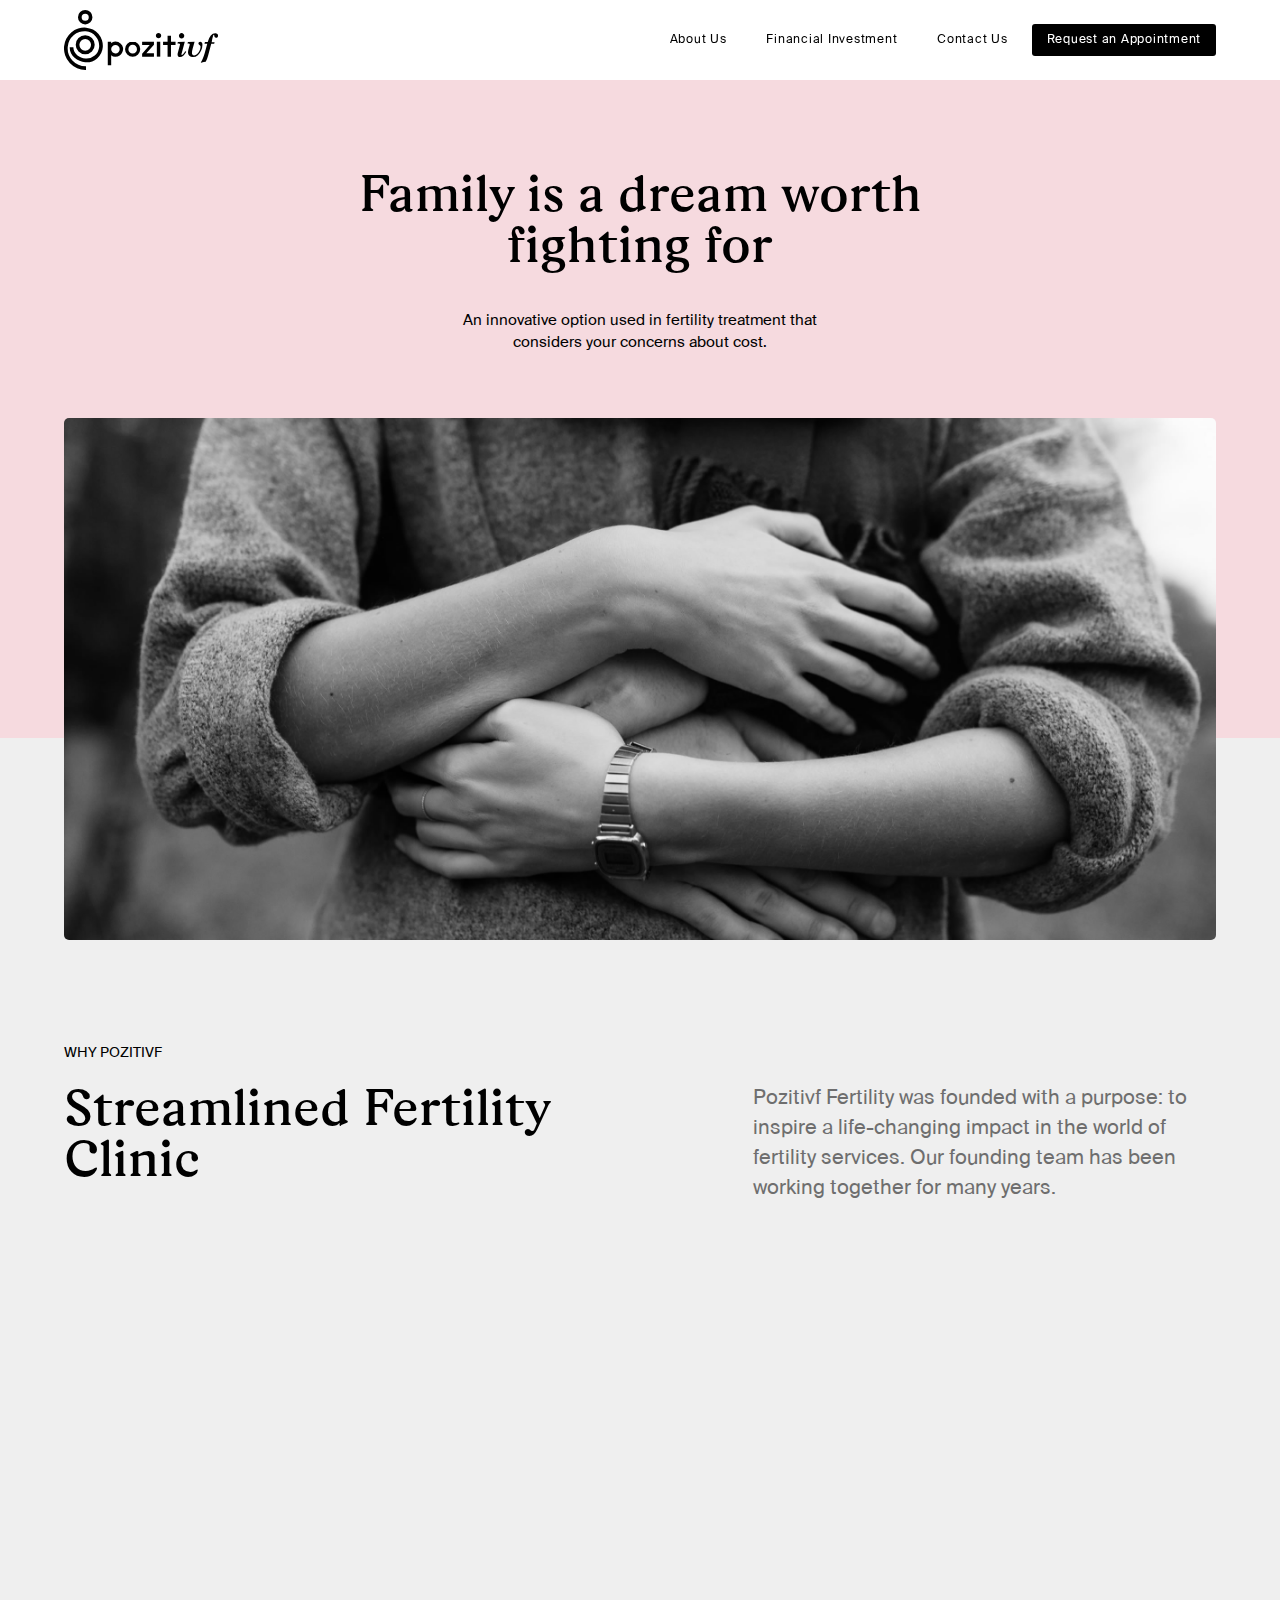
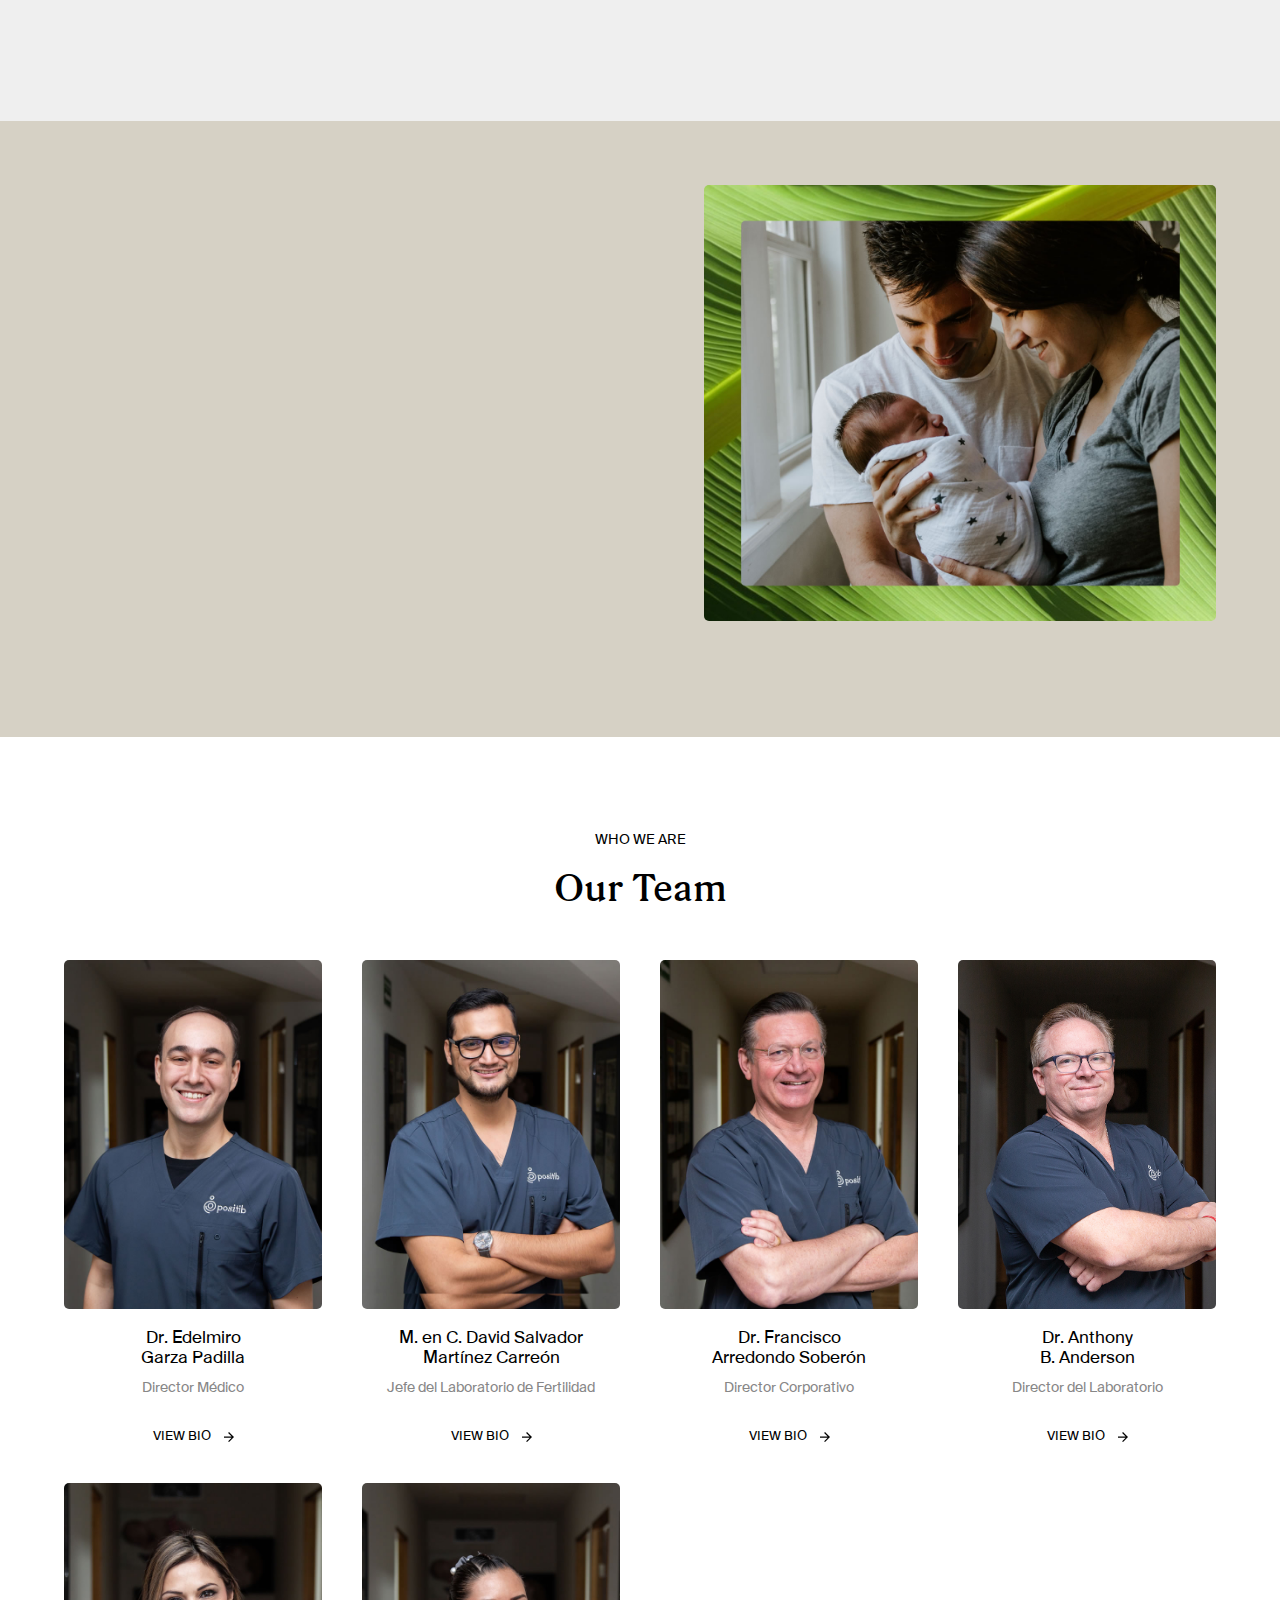
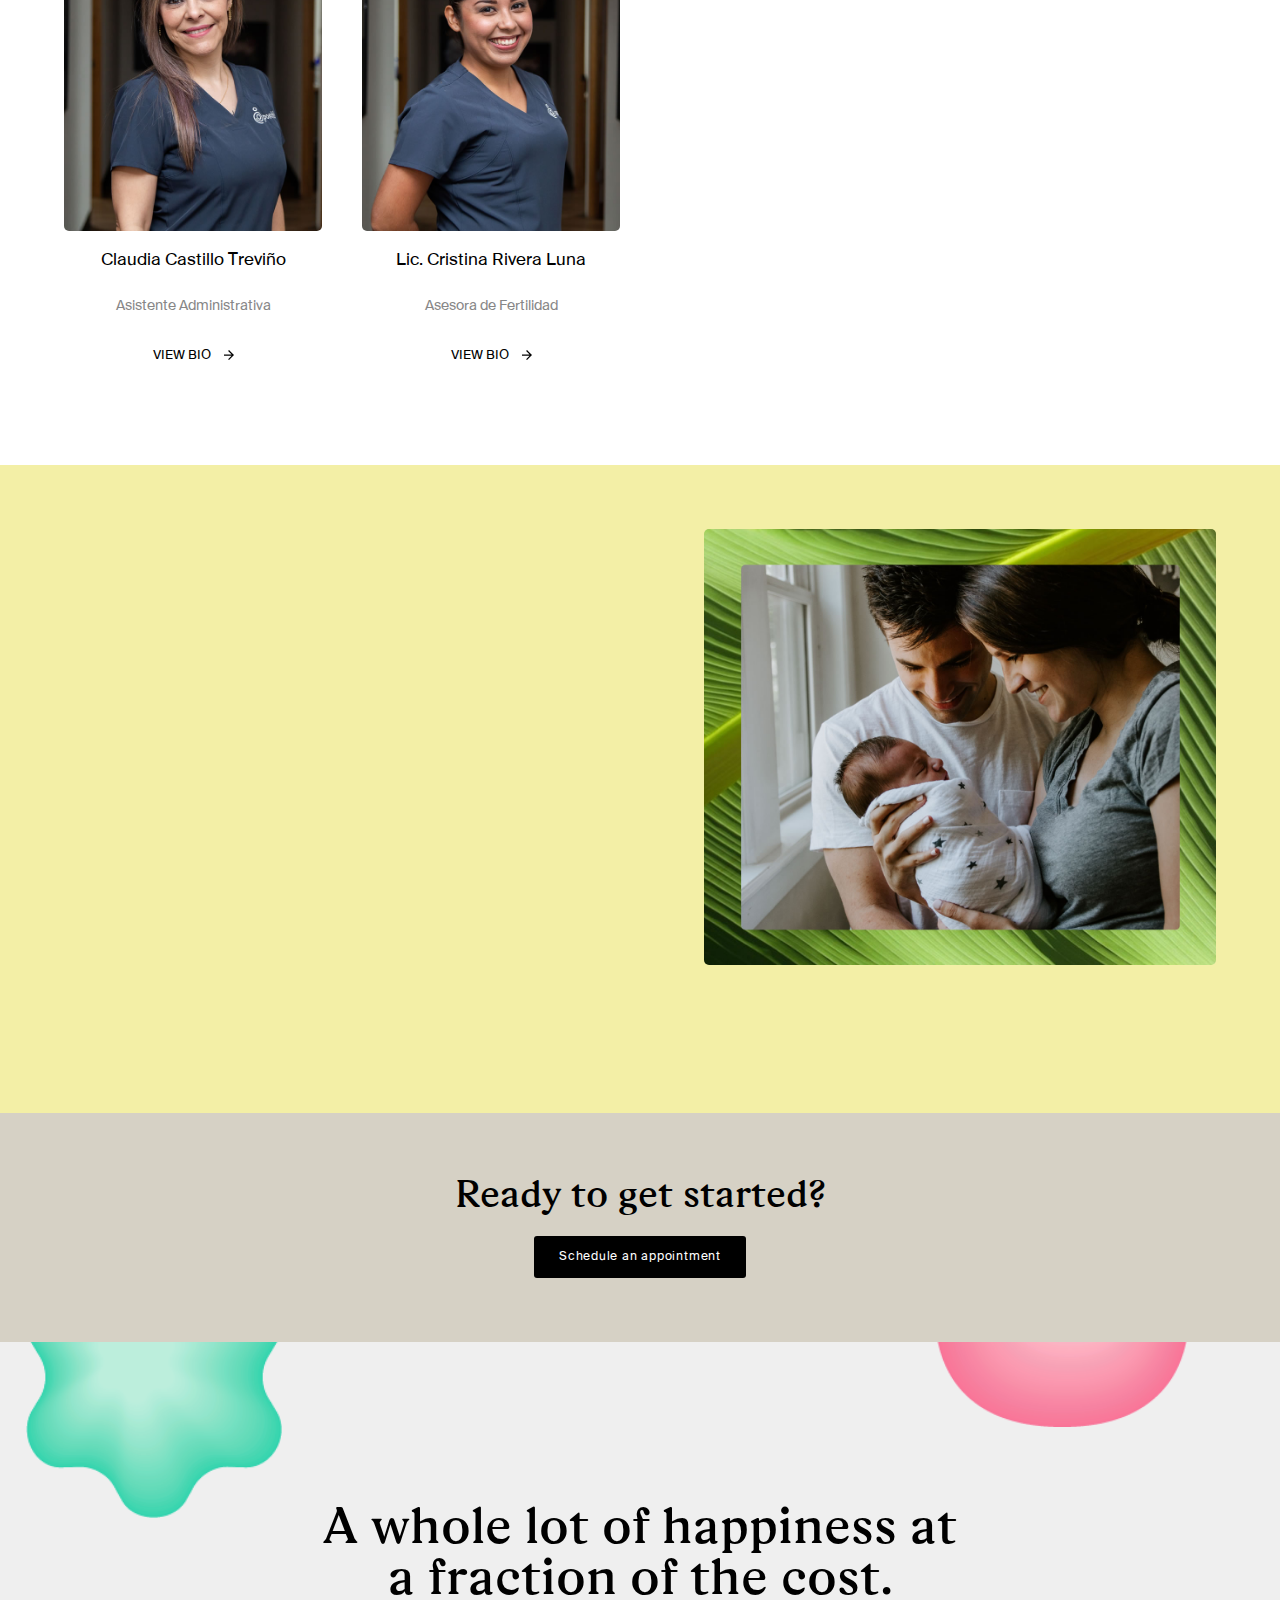
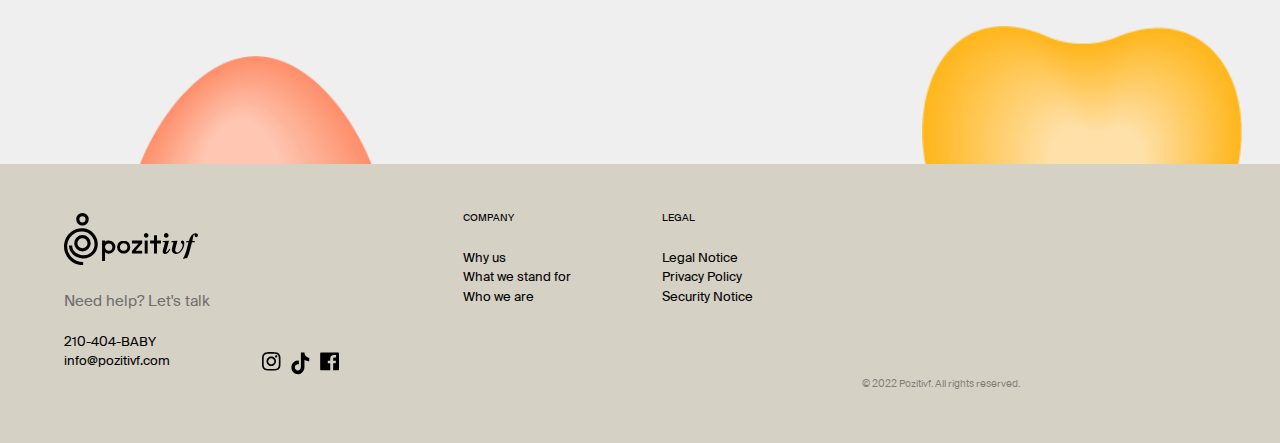
==== commit dfe65202: "SASS II + SEO" ====
--- a/secciones/about.html
+++ b/secciones/about.html
@@ -105,6 +105,15 @@
                                             <a class="dropdown-item" href="about.html#why-us">Why us</a>
                                             <a class="dropdown-item" href="about.html#what-we-stand-for">What we stand for</a>
                                             <a class="dropdown-item" href="about.html#who-we-are">Who we are</a>
+                                        </div>
+                                    </li>
+                                    <li class="dropdown">
+                                        <a href="invocell.html">Financial Investment <i class="fa fa-chevron-down"></i></a>
+                                        <div class="dropdown-menu" aria-labelledby="dropdownMenuButton">                            
+                                            <a class="dropdown-item" href="invocell.html#consultation">Consultation &amp; Diagnostic</a>
+                                            <a class="dropdown-item" href="invocell.html#invitro">InVitro Fertilization (IVF)</a>
+                                            <a class="dropdown-item" href="invocell.html#insemination">Intrauterine Insemination (IUI)</a>
+                                            <a class="dropdown-item" href="invocell.html#frozen-embryo">Frozen Embryo Transfer</a>
                                         </div>
                                     </li>
                                     <li><a href="contacto.html">Contact Us</a></li>
